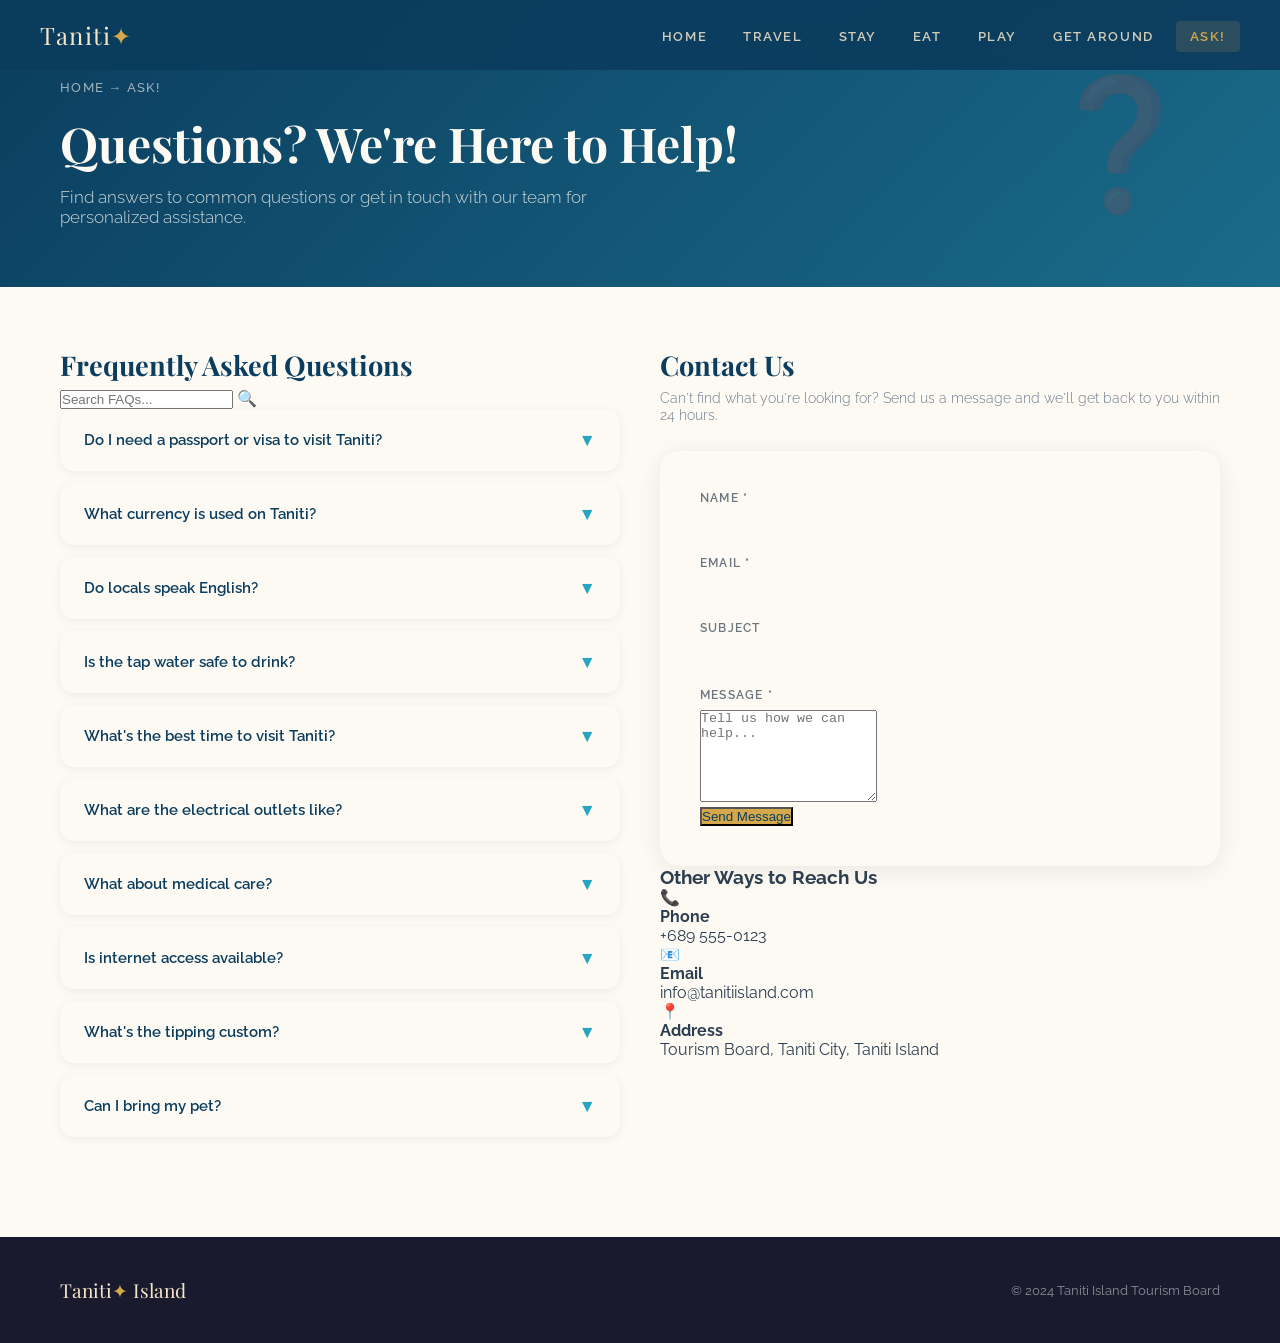
==== ask.html @ 94f14f09 "separated pages into individual files. created js and css files." ====
<!DOCTYPE html>
<html lang="en">
<head>
<meta charset="UTF-8">
<meta name="viewport" content="width=device-width, initial-scale=1.0">
<title>Taniti Island — Ask!</title>
<link rel="preconnect" href="https://fonts.googleapis.com">
<link href="https://fonts.googleapis.com/css2?family=Playfair+Display:ital,wght@0,400;0,700;1,400&family=Raleway:wght@300;400;500;600&display=swap" rel="stylesheet">
<link rel="stylesheet" href="styles.css">
<script src="script.js"></script>
</head>
<body>

<!-- NAVIGATION -->
<nav id="mainNav">
  <a class="nav-logo" href="index.html">Taniti<span>✦</span></a>
  <ul class="nav-links" id="navLinks">
    <li><a href="index.html" id="nav-home">Home</a></li>
    <li><a href="travel.html" id="nav-travel">Travel</a></li>
    <li><a href="stay.html" id="nav-stay">Stay</a></li>
    <li><a href="eat.html" id="nav-eat">Eat</a></li>
    <li><a href="play.html" id="nav-play">Play</a></li>
    <li><a href="getaround.html" id="nav-getaround">Get Around</a></li>
    <li><a href="ask.html" class="active" id="nav-ask">Ask!</a></li>
  </ul>
  <button class="hamburger" id="hamburger" onclick="toggleMenu()">
    <span></span><span></span><span></span>
  </button>
</nav>

<!-- PAGE CONTENT -->
<div class="section-hero" data-emoji="❓">
  <div class="breadcrumb">Home → Ask!</div>
  <h1>Questions? We're Here to Help!</h1>
  <p>Find answers to common questions or get in touch with our team for personalized assistance.</p>
</div>

<div class="content-area">
  <div style="display: grid; grid-template-columns: 1fr 1fr; gap: 40px; margin-bottom: 40px;" id="page-ask">
    <div>
      <h2 class="sub-heading">Frequently Asked Questions</h2>
      <div class="search-box">
        <input type="text" placeholder="Search FAQs..." onkeyup="filterFAQs(this.value)" id="faqSearch">
        <span>🔍</span>
      </div>

      <div class="faq-list">
        <div class="faq-item" data-q="travel visa passport">
          <button class="faq-question" onclick="toggleFAQ(this)">Do I need a passport or visa to visit Taniti?<span class="faq-arrow">▼</span></button>
          <div class="faq-answer">
            <p>A valid passport is required for all visitors to Taniti. Citizens of most countries can stay for up to 90 days without a visa. Check with your local embassy for specific requirements.</p>
          </div>
        </div>

        <div class="faq-item" data-q="currency money exchange">
          <button class="faq-question" onclick="toggleFAQ(this)">What currency is used on Taniti?<span class="faq-arrow">▼</span></button>
          <div class="faq-answer">
            <p>The official currency is the Taniti Dollar (T$). US Dollars are widely accepted, and ATMs are available throughout the island. Credit cards are accepted at most hotels and restaurants.</p>
          </div>
        </div>

        <div class="faq-item" data-q="language english speak">
          <button class="faq-question" onclick="toggleFAQ(this)">Do locals speak English?<span class="faq-arrow">▼</span></button>
          <div class="faq-answer">
            <p>English is widely spoken in tourist areas, hotels, and restaurants. Many locals speak English fluently, especially in Taniti City and Merriton Landing.</p>
          </div>
        </div>

        <div class="faq-item" data-q="water drink safe">
          <button class="faq-question" onclick="toggleFAQ(this)">Is the tap water safe to drink?<span class="faq-arrow">▼</span></button>
          <div class="faq-answer">
            <p>Tap water is generally safe to drink in most areas, but bottled water is recommended for visitors. All hotels provide filtered or bottled water.</p>
          </div>
        </div>

        <div class="faq-item" data-q="weather climate best time">
          <button class="faq-question" onclick="toggleFAQ(this)">What's the best time to visit Taniti?<span class="faq-arrow">▼</span></button>
          <div class="faq-answer">
            <p>The dry season (June-October) offers the best weather for outdoor activities. The island is beautiful year-round, but expect more rain during the wet season (November-May).</p>
          </div>
        </div>

        <div class="faq-item" data-q="electricity power outlet">
          <button class="faq-question" onclick="toggleFAQ(this)">What are the electrical outlets like?<span class="faq-arrow">▼</span></button>
          <div class="faq-answer">
            <p>Taniti uses standard 120V outlets compatible with US plugs. Most hotels provide both US and European style adapters.</p>
          </div>
        </div>

        <div class="faq-item" data-q="medical hospital doctor">
          <button class="faq-question" onclick="toggleFAQ(this)">What about medical care?<span class="faq-arrow">▼</span></button>
          <div class="faq-answer">
            <p>Taniti has a modern hospital in Taniti City and several clinics. Travel insurance is recommended. Pharmacies are well-stocked with both local and imported medications.</p>
          </div>
        </div>

        <div class="faq-item" data-q="internet wifi connection">
          <button class="faq-question" onclick="toggleFAQ(this)">Is internet access available?<span class="faq-arrow">▼</span></button>
          <div class="faq-answer">
            <p>WiFi is available at all hotels and many restaurants. Cellular data works well throughout the island. Internet speeds are good in populated areas.</p>
          </div>
        </div>

        <div class="faq-item" data-q="tipping gratuity custom">
          <button class="faq-question" onclick="toggleFAQ(this)">What's the tipping custom?<span class="faq-arrow">▼</span></button>
          <div class="faq-answer">
            <p>Tipping is appreciated but not mandatory. 10-15% is customary at restaurants. Taxi drivers and hotel staff appreciate small tips for good service.</p>
          </div>
        </div>

        <div class="faq-item" data-q="pets animals bring">
          <button class="faq-question" onclick="toggleFAQ(this)">Can I bring my pet?<span class="faq-arrow">▼</span></button>
          <div class="faq-answer">
            <p>Pets are allowed but require special permits and quarantine procedures. Contact the Taniti Agriculture Department for requirements. Most hotels have pet-friendly options.</p>
          </div>
        </div>
      </div>
    </div>

    <div>
      <h2 class="sub-heading">Contact Us</h2>
      <p class="sub-desc">Can't find what you're looking for? Send us a message and we'll get back to you within 24 hours.</p>

      <form id="contactForm" class="contact-form">
        <div class="form-group">
          <label for="name">Name *</label>
          <input type="text" id="name" name="name" required>
        </div>

        <div class="form-group">
          <label for="email">Email *</label>
          <input type="email" id="email" name="email" required>
        </div>

        <div class="form-group">
          <label for="subject">Subject</label>
          <select id="subject" name="subject">
            <option value="">Select a topic...</option>
            <option value="travel">Travel Information</option>
            <option value="accommodation">Hotels & Accommodation</option>
            <option value="activities">Activities & Tours</option>
            <option value="transportation">Transportation</option>
            <option value="dining">Dining & Restaurants</option>
            <option value="other">Other</option>
          </select>
        </div>

        <div class="form-group">
          <label for="message">Message *</label>
          <textarea id="message" name="message" rows="6" required placeholder="Tell us how we can help..."></textarea>
        </div>

        <button type="button" class="btn-primary" onclick="submitContact()">Send Message</button>
      </form>

      <div id="confirmationAsk" class="confirmation-box">
        <div class="confirmation-icon">✅</div>
        <h3>Message Sent!</h3>
        <p>Thank you for contacting us. We'll respond to your message within 24 hours.</p>
        <button class="btn-secondary" onclick="resetContact()">Send Another Message</button>
      </div>

      <div class="contact-info">
        <h3>Other Ways to Reach Us</h3>
        <div class="contact-methods">
          <div class="contact-method">
            <span class="contact-icon">📞</span>
            <div>
              <strong>Phone</strong><br>
              +689 555-0123
            </div>
          </div>
          <div class="contact-method">
            <span class="contact-icon">📧</span>
            <div>
              <strong>Email</strong><br>
              info@tanitiisland.com
            </div>
          </div>
          <div class="contact-method">
            <span class="contact-icon">📍</span>
            <div>
              <strong>Address</strong><br>
              Tourism Board, Taniti City, Taniti Island
            </div>
          </div>
        </div>
      </div>
    </div>
  </div>
</div>

<footer>
  <div class="logo">Taniti<span>✦</span> Island</div>
  <p>© 2024 Taniti Island Tourism Board</p>
</footer>

</body>
</html>
---- styles.css ----
/* ===== CSS VARIABLES ===== */
  :root {
    --sand: #F5E6C8;
    --deep-ocean: #0B3D5E;
    --ocean: #1A6B8A;
    --lagoon: #2AA5C0;
    --seafoam: #7ECECA;
    --palm: #2D7D3A;
    --leaf: #4CA85A;
    --volcano: #C0432B;
    --gold: #D4A84B;
    --white: #FDFAF4;
    --dark: #1A1A2E;
    --text: #2C3E50;
    --light-text: #6B7C8D;
    --nav-h: 70px;
  }

  * { margin: 0; padding: 0; box-sizing: border-box; }

  html { scroll-behavior: smooth; }

  body {
    font-family: 'Raleway', sans-serif;
    background: var(--white);
    color: var(--text);
    overflow-x: hidden;
  }

  /* ===== NAVIGATION ===== */
  nav {
    position: fixed;
    top: 0; left: 0; right: 0;
    z-index: 1000;
    height: var(--nav-h);
    background: rgba(11, 61, 94, 0.95);
    backdrop-filter: blur(10px);
    display: flex;
    align-items: center;
    justify-content: space-between;
    padding: 0 40px;
    transition: background 0.3s;
  }

  nav.scrolled { background: rgba(11, 61, 94, 1); }

  .nav-logo {
    font-family: 'Playfair Display', serif;
    font-size: 1.5rem;
    color: var(--sand);
    text-decoration: none;
    letter-spacing: 0.05em;
  }

  .nav-logo span { color: var(--gold); }

  .nav-links {
    display: flex;
    gap: 8px;
    list-style: none;
  }

  .nav-links a {
    color: rgba(245, 230, 200, 0.85);
    text-decoration: none;
    font-size: 0.82rem;
    font-weight: 600;
    letter-spacing: 0.12em;
    text-transform: uppercase;
    padding: 8px 14px;
    border-radius: 4px;
    transition: all 0.2s;
  }

  .nav-links a:hover {
    color: var(--sand);
    background: rgba(255,255,255,0.1);
  }

  .nav-links a.active {
    color: var(--gold);
    background: rgba(212, 168, 75, 0.15);
  }

  .hamburger {
    display: none;
    flex-direction: column;
    gap: 5px;
    background: none;
    border: none;
    cursor: pointer;
    padding: 8px;
  }

  .hamburger span {
    display: block;
    width: 24px;
    height: 2px;
    background: var(--sand);
    transition: all 0.3s;
  }

  /* ===== PAGES / SECTIONS ===== */
  .page {
    display: none;
    min-height: 100vh;
    padding-top: var(--nav-h);
    animation: fadeIn 0.4s ease;
  }

  .page.active { display: block; }

  @keyframes fadeIn {
    from { opacity: 0; transform: translateY(10px); }
    to { opacity: 1; transform: translateY(0); }
  }

  /* ===== HERO ===== */
  .hero {
    min-height: calc(100vh - var(--nav-h));
    background: linear-gradient(160deg, var(--deep-ocean) 0%, var(--ocean) 40%, var(--lagoon) 70%, var(--seafoam) 100%);
    position: relative;
    display: flex;
    align-items: center;
    overflow: hidden;
  }

  .hero::before {
    content: '';
    position: absolute;
    inset: 0;
    background: url("data:image/svg+xml,%3Csvg xmlns='http://www.w3.org/2000/svg' width='100%25' height='100%25'%3E%3Cdefs%3E%3CradialGradient id='a' cx='50%25' cy='50%25'%3E%3Cstop offset='0' stop-color='%23ffffff' stop-opacity='.03'/%3E%3Cstop offset='1' stop-color='%23000000' stop-opacity='.15'/%3E%3C/radialGradient%3E%3C/defs%3E%3Crect width='100%25' height='100%25' fill='url(%23a)'/%3E%3C/svg%3E");
  }

  /* Wave decoration */
  .waves {
    position: absolute;
    bottom: 0; left: 0; right: 0;
    height: 100px;
    overflow: hidden;
  }

  .waves svg { display: block; width: 200%; animation: wave 8s linear infinite; }

  @keyframes wave {
    from { transform: translateX(0); }
    to { transform: translateX(-50%); }
  }

  .hero-content {
    position: relative;
    z-index: 2;
    max-width: 750px;
    padding: 60px 60px 120px;
  }

  .hero-eyebrow {
    display: inline-block;
    color: var(--gold);
    font-size: 0.78rem;
    font-weight: 600;
    letter-spacing: 0.3em;
    text-transform: uppercase;
    margin-bottom: 20px;
    border: 1px solid rgba(212,168,75,0.4);
    padding: 6px 16px;
    border-radius: 20px;
  }

  .hero h1 {
    font-family: 'Playfair Display', serif;
    font-size: clamp(2.8rem, 6vw, 5.5rem);
    color: var(--white);
    line-height: 1.1;
    margin-bottom: 24px;
  }

  .hero h1 em {
    font-style: italic;
    color: var(--seafoam);
  }

  .hero p {
    font-size: 1.1rem;
    color: rgba(253, 250, 244, 0.85);
    line-height: 1.7;
    max-width: 520px;
    margin-bottom: 40px;
    font-weight: 300;
  }

  .hero-btns { display: flex; gap: 16px; flex-wrap: wrap; }

  .btn {
    display: inline-block;
    padding: 14px 32px;
    border-radius: 50px;
    font-family: 'Raleway', sans-serif;
    font-size: 0.85rem;
    font-weight: 700;
    letter-spacing: 0.1em;
    text-transform: uppercase;
    cursor: pointer;
    border: none;
    transition: all 0.3s;
    text-decoration: none;
  }

  .btn-primary {
    background: var(--gold);
    color: var(--deep-ocean);
  }

  .btn-primary:hover {
    background: #e8bb55;
    transform: translateY(-2px);
    box-shadow: 0 8px 24px rgba(212,168,75,0.4);
  }

  .btn-outline {
    background: transparent;
    color: var(--white);
    border: 2px solid rgba(255,255,255,0.5);
  }

  .btn-outline:hover {
    border-color: var(--white);
    background: rgba(255,255,255,0.1);
    transform: translateY(-2px);
  }

  /* Quick nav cards on hero */
  .quick-nav {
    position: absolute;
    bottom: 110px;
    right: 60px;
    display: flex;
    flex-direction: column;
    gap: 10px;
  }

  .quick-card {
    background: rgba(255,255,255,0.12);
    backdrop-filter: blur(8px);
    border: 1px solid rgba(255,255,255,0.2);
    border-radius: 12px;
    padding: 12px 20px;
    color: var(--white);
    cursor: pointer;
    transition: all 0.2s;
    text-align: right;
    font-size: 0.85rem;
    font-weight: 600;
    letter-spacing: 0.05em;
  }

  .quick-card:hover {
    background: rgba(255,255,255,0.2);
    transform: translateX(-4px);
  }

  .quick-card .icon { font-size: 1.2rem; margin-left: 8px; }

  /* ===== ABOUT STRIP ===== */
  .about-strip {
    background: var(--sand);
    padding: 60px;
    display: flex;
    gap: 50px;
    align-items: flex-start;
  }

  .about-text { flex: 1; }

  .about-text h2 {
    font-family: 'Playfair Display', serif;
    font-size: 2rem;
    color: var(--deep-ocean);
    margin-bottom: 16px;
  }

  .about-text p {
    color: var(--text);
    line-height: 1.8;
    font-weight: 300;
    font-size: 1rem;
  }

  .island-stats {
    display: grid;
    grid-template-columns: 1fr 1fr;
    gap: 20px;
    min-width: 280px;
  }

  .stat-box {
    background: var(--white);
    border-radius: 12px;
    padding: 20px;
    text-align: center;
    box-shadow: 0 2px 12px rgba(0,0,0,0.06);
  }

  .stat-box .num {
    font-family: 'Playfair Display', serif;
    font-size: 1.8rem;
    color: var(--ocean);
    font-weight: 700;
  }

  .stat-box .label {
    font-size: 0.75rem;
    color: var(--light-text);
    font-weight: 600;
    letter-spacing: 0.08em;
    text-transform: uppercase;
    margin-top: 4px;
  }

  /* ===== SECTION STYLES ===== */
  .section-hero {
    background: linear-gradient(135deg, var(--deep-ocean) 0%, var(--ocean) 100%);
    padding: 80px 60px 60px;
    color: var(--white);
    position: relative;
    overflow: hidden;
  }

  .section-hero::after {
    content: attr(data-emoji);
    position: absolute;
    right: 80px;
    top: 50%;
    transform: translateY(-50%);
    font-size: 8rem;
    opacity: 0.15;
  }

  .section-hero h1 {
    font-family: 'Playfair Display', serif;
    font-size: 3rem;
    margin-bottom: 12px;
  }

  .section-hero p {
    font-size: 1.05rem;
    opacity: 0.8;
    font-weight: 300;
    max-width: 600px;
  }

  .breadcrumb {
    font-size: 0.8rem;
    opacity: 0.6;
    margin-bottom: 16px;
    font-weight: 500;
    letter-spacing: 0.1em;
    text-transform: uppercase;
  }

  .content-area { padding: 60px; }

  /* ===== TABS ===== */
  .tabs {
    display: flex;
    gap: 4px;
    background: var(--sand);
    border-radius: 12px;
    padding: 6px;
    margin-bottom: 40px;
    flex-wrap: wrap;
  }

  .tab-btn {
    padding: 10px 22px;
    border-radius: 8px;
    border: none;
    background: transparent;
    color: var(--light-text);
    font-family: 'Raleway', sans-serif;
    font-size: 0.85rem;
    font-weight: 600;
    cursor: pointer;
    transition: all 0.2s;
    letter-spacing: 0.05em;
  }

  .tab-btn.active {
    background: var(--white);
    color: var(--ocean);
    box-shadow: 0 2px 8px rgba(0,0,0,0.1);
  }

  .tab-content { display: none; }
  .tab-content.active { display: block; animation: fadeIn 0.3s ease; }

  /* ===== CARDS ===== */
  .card-grid {
    display: grid;
    grid-template-columns: repeat(auto-fill, minmax(280px, 1fr));
    gap: 24px;
    margin-bottom: 40px;
  }

  .card {
    background: var(--white);
    border-radius: 16px;
    overflow: hidden;
    box-shadow: 0 4px 20px rgba(0,0,0,0.08);
    transition: all 0.3s;
    border: 1px solid rgba(0,0,0,0.05);
  }

  .card:hover {
    transform: translateY(-4px);
    box-shadow: 0 12px 40px rgba(0,0,0,0.12);
  }

  .card-img {
    height: 180px;
    display: flex;
    align-items: center;
    justify-content: center;
    font-size: 4rem;
  }

  .card-body { padding: 24px; }

  .card-body h3 {
    font-family: 'Playfair Display', serif;
    font-size: 1.25rem;
    color: var(--deep-ocean);
    margin-bottom: 8px;
  }

  .card-body p {
    color: var(--light-text);
    font-size: 0.9rem;
    line-height: 1.6;
    font-weight: 300;
  }

  .card-tag {
    display: inline-block;
    font-size: 0.72rem;
    font-weight: 700;
    letter-spacing: 0.1em;
    text-transform: uppercase;
    padding: 4px 10px;
    border-radius: 20px;
    margin-bottom: 12px;
  }

  .tag-local { background: rgba(76,168,90,0.15); color: var(--palm); }
  .tag-resort { background: rgba(212,168,75,0.2); color: #9a7410; }
  .tag-budget { background: rgba(26,107,138,0.15); color: var(--ocean); }
  .tag-family { background: rgba(192,67,43,0.12); color: var(--volcano); }
  .tag-outdoor { background: rgba(45,125,58,0.15); color: var(--palm); }
  .tag-culture { background: rgba(212,168,75,0.2); color: #9a7410; }
  .tag-water { background: rgba(42,165,192,0.15); color: var(--ocean); }
  .tag-rainy { background: rgba(107,124,141,0.15); color: var(--light-text); }

  /* ===== BOOKING WIDGET ===== */
  .booking-widget {
    background: linear-gradient(135deg, var(--deep-ocean), var(--ocean));
    border-radius: 20px;
    padding: 36px;
    margin-bottom: 40px;
    color: var(--white);
  }

  .booking-widget h3 {
    font-family: 'Playfair Display', serif;
    font-size: 1.5rem;
    margin-bottom: 6px;
  }

  .booking-widget p { opacity: 0.7; font-size: 0.9rem; margin-bottom: 24px; font-weight: 300; }

  .booking-form {
    display: grid;
    grid-template-columns: repeat(auto-fit, minmax(160px, 1fr));
    gap: 14px;
    align-items: end;
  }

  .form-group label {
    display: block;
    font-size: 0.75rem;
    font-weight: 600;
    letter-spacing: 0.1em;
    text-transform: uppercase;
    opacity: 0.7;
    margin-bottom: 8px;
  }

  .form-group input,
  .form-group select {
    width: 100%;
    padding: 12px 16px;
    border-radius: 10px;
    border: 1px solid rgba(255,255,255,0.2);
    background: rgba(255,255,255,0.1);
    color: var(--white);
    font-family: 'Raleway', sans-serif;
    font-size: 0.9rem;
    outline: none;
    transition: border 0.2s;
  }

  .form-group input::placeholder { opacity: 0.5; }

  .form-group input:focus,
  .form-group select:focus {
    border-color: rgba(255,255,255,0.5);
    background: rgba(255,255,255,0.15);
  }

  .form-group select option { background: var(--deep-ocean); }

  .btn-book {
    padding: 14px 28px;
    border-radius: 10px;
    background: var(--gold);
    color: var(--deep-ocean);
    font-family: 'Raleway', sans-serif;
    font-weight: 700;
    font-size: 0.9rem;
    border: none;
    cursor: pointer;
    transition: all 0.2s;
    white-space: nowrap;
  }

  .btn-book:hover { background: #e8bb55; transform: translateY(-1px); }

  /* ===== TRANSPORT CARDS ===== */
  .transport-grid {
    display: grid;
    grid-template-columns: repeat(auto-fill, minmax(240px, 1fr));
    gap: 20px;
  }

  .transport-card {
    background: var(--white);
    border-radius: 16px;
    padding: 28px;
    box-shadow: 0 4px 20px rgba(0,0,0,0.06);
    border-left: 4px solid var(--lagoon);
    transition: transform 0.2s;
  }

  .transport-card:hover { transform: translateY(-3px); }

  .transport-card .t-icon { font-size: 2.5rem; margin-bottom: 14px; }

  .transport-card h3 {
    font-family: 'Playfair Display', serif;
    font-size: 1.15rem;
    color: var(--deep-ocean);
    margin-bottom: 8px;
  }

  .transport-card p {
    color: var(--light-text);
    font-size: 0.88rem;
    line-height: 1.6;
    font-weight: 300;
  }

  /* ===== MAP PLACEHOLDER ===== */
  .map-container {
    background: linear-gradient(135deg, #d4e8f0 0%, #a8d4e0 50%, #7ec8d8 100%);
    border-radius: 20px;
    height: 380px;
    display: flex;
    align-items: center;
    justify-content: center;
    flex-direction: column;
    gap: 12px;
    margin-top: 40px;
    position: relative;
    overflow: hidden;
    border: 2px solid rgba(26,107,138,0.2);
  }

  .map-container::before {
    content: '';
    position: absolute;
    inset: 0;
    background: url("data:image/svg+xml,%3Csvg xmlns='http://www.w3.org/2000/svg' width='60' height='60'%3E%3Ccircle cx='30' cy='30' r='1' fill='rgba(11,61,94,0.1)'/%3E%3C/svg%3E") repeat;
  }

  .map-pin {
    font-size: 3rem;
    filter: drop-shadow(0 4px 8px rgba(0,0,0,0.2));
    animation: bounce 2s ease-in-out infinite;
  }

  @keyframes bounce {
    0%, 100% { transform: translateY(0); }
    50% { transform: translateY(-10px); }
  }

  .map-container p {
    color: var(--deep-ocean);
    font-weight: 600;
    font-size: 0.95rem;
    opacity: 0.8;
    position: relative;
  }

  .map-container span {
    font-size: 0.8rem;
    opacity: 0.6;
    position: relative;
  }

  /* ===== RESTAURANT ITEMS ===== */
  .restaurant-list { display: flex; flex-direction: column; gap: 16px; }

  .restaurant-item {
    background: var(--white);
    border-radius: 14px;
    padding: 20px 24px;
    display: flex;
    align-items: center;
    gap: 20px;
    box-shadow: 0 2px 12px rgba(0,0,0,0.06);
    transition: transform 0.2s;
  }

  .restaurant-item:hover { transform: translateX(4px); }

  .r-icon {
    width: 56px;
    height: 56px;
    border-radius: 14px;
    display: flex;
    align-items: center;
    justify-content: center;
    font-size: 1.6rem;
    flex-shrink: 0;
  }

  .restaurant-item h4 {
    font-family: 'Playfair Display', serif;
    font-size: 1.05rem;
    color: var(--deep-ocean);
    margin-bottom: 4px;
  }

  .restaurant-item p {
    font-size: 0.85rem;
    color: var(--light-text);
    font-weight: 300;
  }

  .r-location {
    margin-left: auto;
    font-size: 0.78rem;
    font-weight: 600;
    color: var(--light-text);
    letter-spacing: 0.08em;
    text-transform: uppercase;
    text-align: right;
    flex-shrink: 0;
  }

  /* ===== FAQ ===== */
  .faq-list { display: flex; flex-direction: column; gap: 12px; }

  .faq-item {
    background: var(--white);
    border-radius: 14px;
    overflow: hidden;
    box-shadow: 0 2px 10px rgba(0,0,0,0.06);
  }

  .faq-question {
    width: 100%;
    padding: 20px 24px;
    background: none;
    border: none;
    text-align: left;
    font-family: 'Raleway', sans-serif;
    font-size: 0.95rem;
    font-weight: 600;
    color: var(--deep-ocean);
    cursor: pointer;
    display: flex;
    justify-content: space-between;
    align-items: center;
    transition: background 0.2s;
  }

  .faq-question:hover { background: rgba(26,107,138,0.05); }

  .faq-question.open { color: var(--ocean); }

  .faq-arrow {
    transition: transform 0.3s;
    color: var(--lagoon);
    font-size: 1.1rem;
  }

  .faq-question.open .faq-arrow { transform: rotate(180deg); }

  .faq-answer {
    max-height: 0;
    overflow: hidden;
    transition: max-height 0.35s ease;
  }

  .faq-answer-inner {
    padding: 0 24px 20px;
    color: var(--light-text);
    font-size: 0.9rem;
    line-height: 1.7;
    font-weight: 300;
    border-top: 1px solid rgba(0,0,0,0.05);
    padding-top: 16px;
  }

  /* ===== CONTACT FORM ===== */
  .contact-form {
    background: var(--white);
    border-radius: 20px;
    padding: 40px;
    box-shadow: 0 4px 24px rgba(0,0,0,0.08);
    max-width: 640px;
  }

  .contact-form h3 {
    font-family: 'Playfair Display', serif;
    font-size: 1.6rem;
    color: var(--deep-ocean);
    margin-bottom: 8px;
  }

  .contact-form > p {
    color: var(--light-text);
    font-size: 0.9rem;
    margin-bottom: 28px;
    font-weight: 300;
  }

  .cf-group { margin-bottom: 20px; }

  .cf-group label {
    display: block;
    font-size: 0.8rem;
    font-weight: 700;
    letter-spacing: 0.08em;
    text-transform: uppercase;
    color: var(--deep-ocean);
    margin-bottom: 8px;
  }

  .cf-group input,
  .cf-group textarea,
  .cf-group select {
    width: 100%;
    padding: 13px 16px;
    border: 1.5px solid #e0e7ed;
    border-radius: 10px;
    font-family: 'Raleway', sans-serif;
    font-size: 0.9rem;
    color: var(--text);
    outline: none;
    transition: border 0.2s;
    background: var(--white);
  }

  .cf-group input:focus,
  .cf-group textarea:focus,
  .cf-group select:focus {
    border-color: var(--lagoon);
    box-shadow: 0 0 0 3px rgba(42,165,192,0.15);
  }

  .cf-group textarea { height: 120px; resize: vertical; }

  /* ===== FAQ SEARCH ===== */
  .faq-search-wrap {
    position: relative;
    margin-bottom: 28px;
  }

  .faq-search {
    width: 100%;
    padding: 14px 20px 14px 48px;
    border: 1.5px solid #e0e7ed;
    border-radius: 50px;
    font-family: 'Raleway', sans-serif;
    font-size: 0.95rem;
    outline: none;
    transition: border 0.2s;
    background: var(--white);
  }

  .faq-search:focus { border-color: var(--lagoon); }

  .faq-search-icon {
    position: absolute;
    left: 18px;
    top: 50%;
    transform: translateY(-50%);
    color: var(--light-text);
    font-size: 1rem;
  }

  /* ===== CONFIRMATION ===== */
  .confirmation-box {
    background: linear-gradient(135deg, var(--palm), var(--leaf));
    color: var(--white);
    border-radius: 20px;
    padding: 50px;
    text-align: center;
    display: none;
  }

  .confirmation-box.show { display: block; animation: fadeIn 0.4s ease; }

  .confirmation-box .check { font-size: 4rem; margin-bottom: 16px; }

  .confirmation-box h3 {
    font-family: 'Playfair Display', serif;
    font-size: 2rem;
    margin-bottom: 12px;
  }

  .confirmation-box p { opacity: 0.85; font-weight: 300; font-size: 1rem; }

  /* ===== FOOTER ===== */
  footer {
    background: var(--dark);
    color: rgba(255,255,255,0.5);
    padding: 40px 60px;
    display: flex;
    justify-content: space-between;
    align-items: center;
    flex-wrap: wrap;
    gap: 20px;
  }

  footer .logo {
    font-family: 'Playfair Display', serif;
    font-size: 1.2rem;
    color: var(--sand);
  }

  footer .logo span { color: var(--gold); }

  footer p { font-size: 0.8rem; }

  footer nav-links { display: flex; gap: 20px; }

  .info-badge {
    display: inline-flex;
    align-items: center;
    gap: 6px;
    background: rgba(192,67,43,0.1);
    color: var(--volcano);
    border: 1px solid rgba(192,67,43,0.2);
    border-radius: 20px;
    padding: 5px 14px;
    font-size: 0.78rem;
    font-weight: 600;
    margin-bottom: 20px;
  }

  .section-divider {
    height: 3px;
    background: linear-gradient(90deg, var(--lagoon), var(--seafoam), transparent);
    border: none;
    margin: 40px 0;
  }

  h2.sub-heading {
    font-family: 'Playfair Display', serif;
    font-size: 1.7rem;
    color: var(--deep-ocean);
    margin-bottom: 6px;
  }

  p.sub-desc {
    color: var(--light-text);
    font-size: 0.9rem;
    margin-bottom: 28px;
    font-weight: 300;
  }

  /* ===== RESPONSIVE ===== */
  @media (max-width: 768px) {
    nav { padding: 0 20px; }

    .nav-links {
      display: none;
      position: absolute;
      top: var(--nav-h);
      left: 0; right: 0;
      background: var(--deep-ocean);
      flex-direction: column;
      padding: 20px;
      gap: 4px;
    }

    .nav-links.open { display: flex; }
    .hamburger { display: flex; }

    .hero-content { padding: 40px 24px 120px; }
    .quick-nav { display: none; }
    .about-strip { flex-direction: column; padding: 40px 24px; }
    .content-area { padding: 40px 24px; }
    .section-hero { padding: 60px 24px 40px; }
    footer { padding: 30px 24px; flex-direction: column; align-items: flex-start; }
    .booking-form { grid-template-columns: 1fr; }
    .tabs { flex-direction: column; }
  }
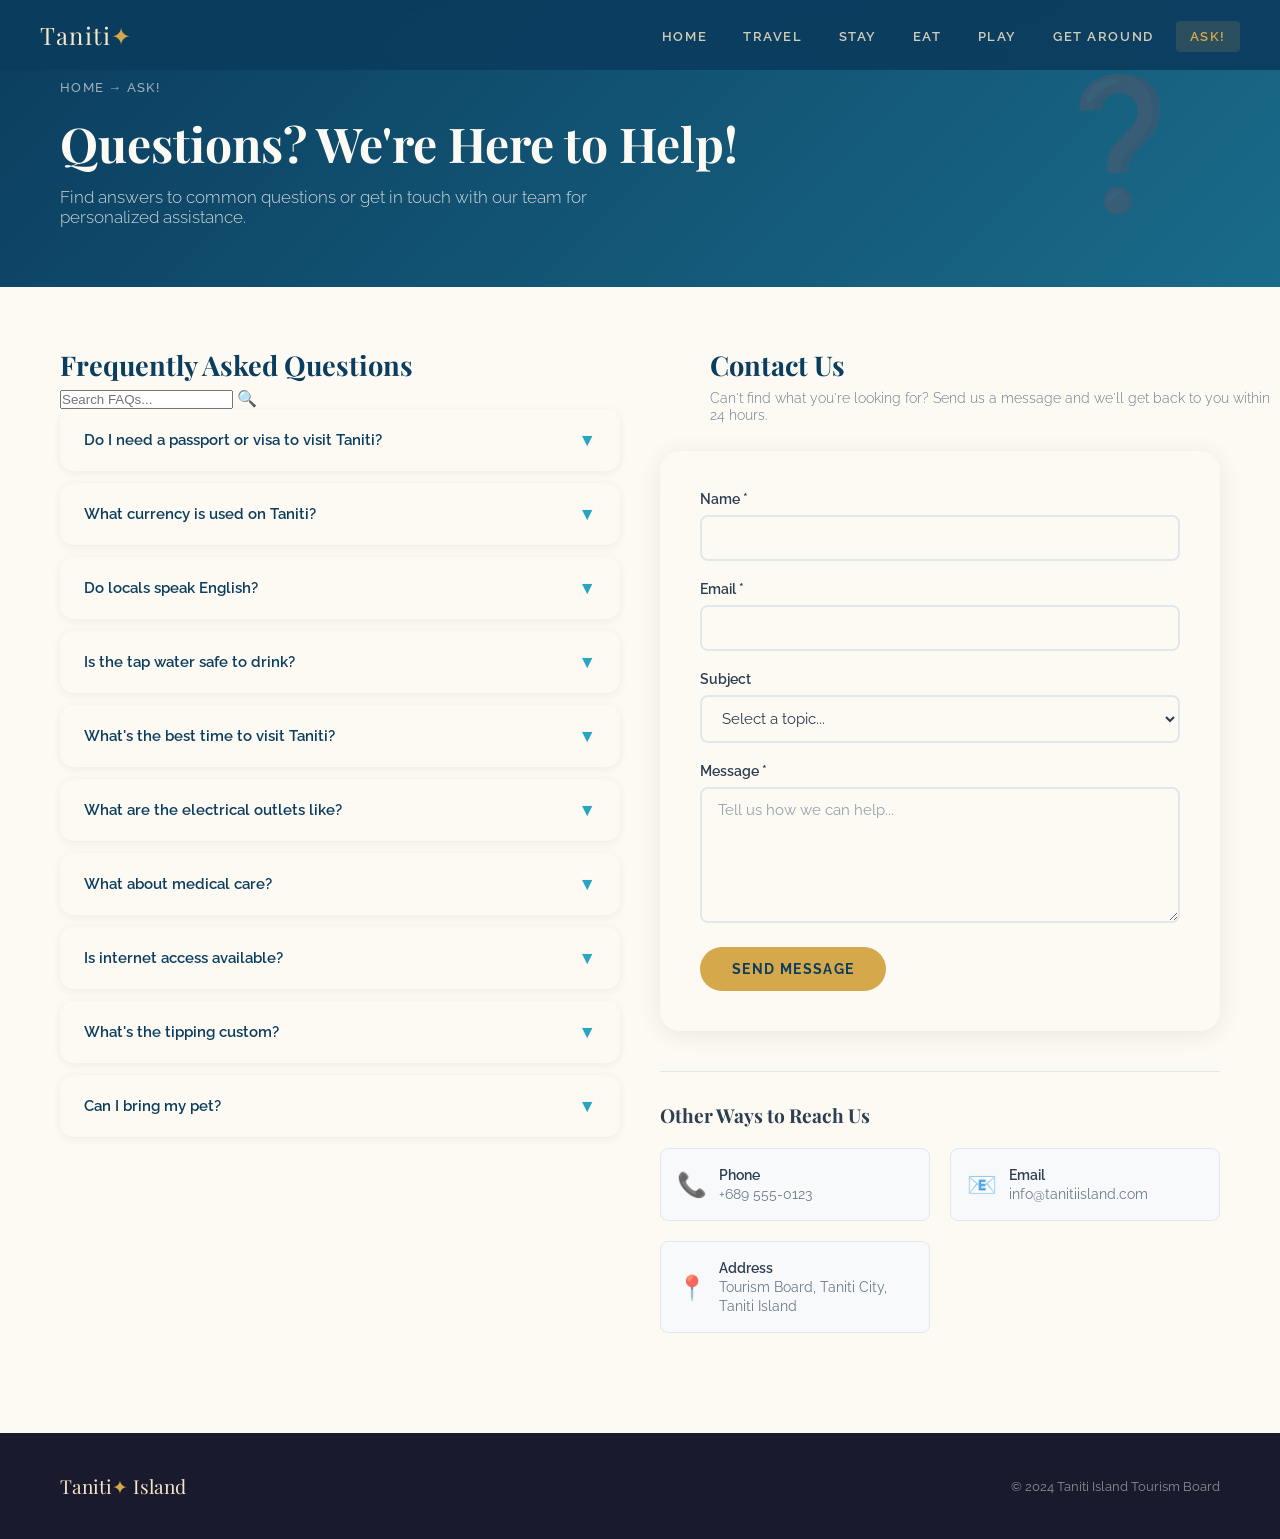
==== commit 00ee0d28: "fixed alignment of header on contact form" ====
--- a/ask.html
+++ b/ask.html
@@ -118,8 +118,8 @@
     </div>
 
     <div>
-      <h2 class="sub-heading">Contact Us</h2>
-      <p class="sub-desc">Can't find what you're looking for? Send us a message and we'll get back to you within 24 hours.</p>
+      <h2 class="sub-heading" style="position: relative; left: 50px;">Contact Us</h2>
+      <p class="sub-desc" style="position: relative; left: 50px;" >Can't find what you're looking for? Send us a message and we'll get back to you within 24 hours.</p>
 
       <form id="contactForm" class="contact-form">
         <div class="form-group">
--- a/styles.css
+++ b/styles.css
@@ -117,7 +117,7 @@
 
   /* ===== HERO ===== */
   .hero {
-    min-height: calc(100vh - var(--nav-h));
+    min-height: calc(80vh - var(--nav-h));
     background: linear-gradient(160deg, var(--deep-ocean) 0%, var(--ocean) 40%, var(--lagoon) 70%, var(--seafoam) 100%);
     position: relative;
     display: flex;
@@ -207,6 +207,18 @@
   }
 
   .btn-primary {
+    display: inline-block;
+    padding: 14px 32px;
+    border-radius: 50px;
+    font-family: 'Raleway', sans-serif;
+    font-size: 0.85rem;
+    font-weight: 700;
+    letter-spacing: 0.1em;
+    text-transform: uppercase;
+    cursor: pointer;
+    border: none;
+    transition: all 0.3s;
+    text-decoration: none;
     background: var(--gold);
     color: var(--deep-ocean);
   }
@@ -227,6 +239,24 @@
     border-color: var(--white);
     background: rgba(255,255,255,0.1);
     transform: translateY(-2px);
+  }
+
+  .btn-secondary {
+    background: var(--light-text);
+    color: var(--white);
+    border: none;
+    padding: 10px 20px;
+    border-radius: 6px;
+    font-family: 'Raleway', sans-serif;
+    font-weight: 600;
+    font-size: 0.85rem;
+    cursor: pointer;
+    transition: all 0.2s;
+  }
+
+  .btn-secondary:hover {
+    background: #5a6c7d;
+    transform: translateY(-1px);
   }
 
   /* Quick nav cards on hero */
@@ -534,6 +564,119 @@
 
   .btn-book:hover { background: #e8bb55; transform: translateY(-1px); }
 
+  /* ===== CONTACT FORM ===== */
+  .contact-form {
+    max-width: 500px;
+    margin: 0 auto;
+  }
+
+  .contact-form .form-group {
+    margin-bottom: 20px;
+  }
+
+  .contact-form .form-group label {
+    display: block;
+    font-size: 0.85rem;
+    font-weight: 600;
+    color: var(--text);
+    margin-bottom: 8px;
+    text-transform: none;
+    letter-spacing: normal;
+    opacity: 1;
+  }
+
+  .contact-form .form-group input,
+  .contact-form .form-group select,
+  .contact-form .form-group textarea {
+    width: 100%;
+    padding: 12px 16px;
+    border: 2px solid #e1e8ed;
+    border-radius: 8px;
+    background: var(--white);
+    color: var(--text);
+    font-family: 'Raleway', sans-serif;
+    font-size: 0.95rem;
+    outline: none;
+    transition: all 0.2s;
+    box-sizing: border-box;
+  }
+
+  .contact-form .form-group textarea {
+    resize: vertical;
+    min-height: 120px;
+    font-family: 'Raleway', sans-serif;
+  }
+
+  .contact-form .form-group input::placeholder,
+  .contact-form .form-group textarea::placeholder {
+    color: var(--light-text);
+    opacity: 0.7;
+  }
+
+  .contact-form .form-group input:focus,
+  .contact-form .form-group select:focus,
+  .contact-form .form-group textarea:focus {
+    border-color: var(--lagoon);
+    background: var(--white);
+    box-shadow: 0 0 0 3px rgba(42, 165, 192, 0.1);
+  }
+
+  .contact-form .form-group select {
+    cursor: pointer;
+  }
+
+  .contact-form .form-group select option {
+    background: var(--white);
+    color: var(--text);
+  }
+
+  /* ===== CONTACT INFO ===== */
+  .contact-info {
+    margin-top: 40px;
+    padding-top: 30px;
+    border-top: 1px solid #e1e8ed;
+  }
+
+  .contact-info h3 {
+    font-family: 'Playfair Display', serif;
+    color: var(--text);
+    margin-bottom: 20px;
+    font-size: 1.2rem;
+  }
+
+  .contact-methods {
+    display: grid;
+    grid-template-columns: repeat(auto-fit, minmax(200px, 1fr));
+    gap: 20px;
+  }
+
+  .contact-method {
+    display: flex;
+    align-items: center;
+    gap: 12px;
+    padding: 16px;
+    background: #f8f9fa;
+    border-radius: 8px;
+    border: 1px solid #e1e8ed;
+  }
+
+  .contact-icon {
+    font-size: 1.5rem;
+    opacity: 0.8;
+  }
+
+  .contact-method strong {
+    color: var(--text);
+    font-weight: 600;
+    font-size: 0.9rem;
+  }
+
+  .contact-method div {
+    color: var(--light-text);
+    font-size: 0.85rem;
+    line-height: 1.4;
+  }
+
   /* ===== TRANSPORT CARDS ===== */
   .transport-grid {
     display: grid;
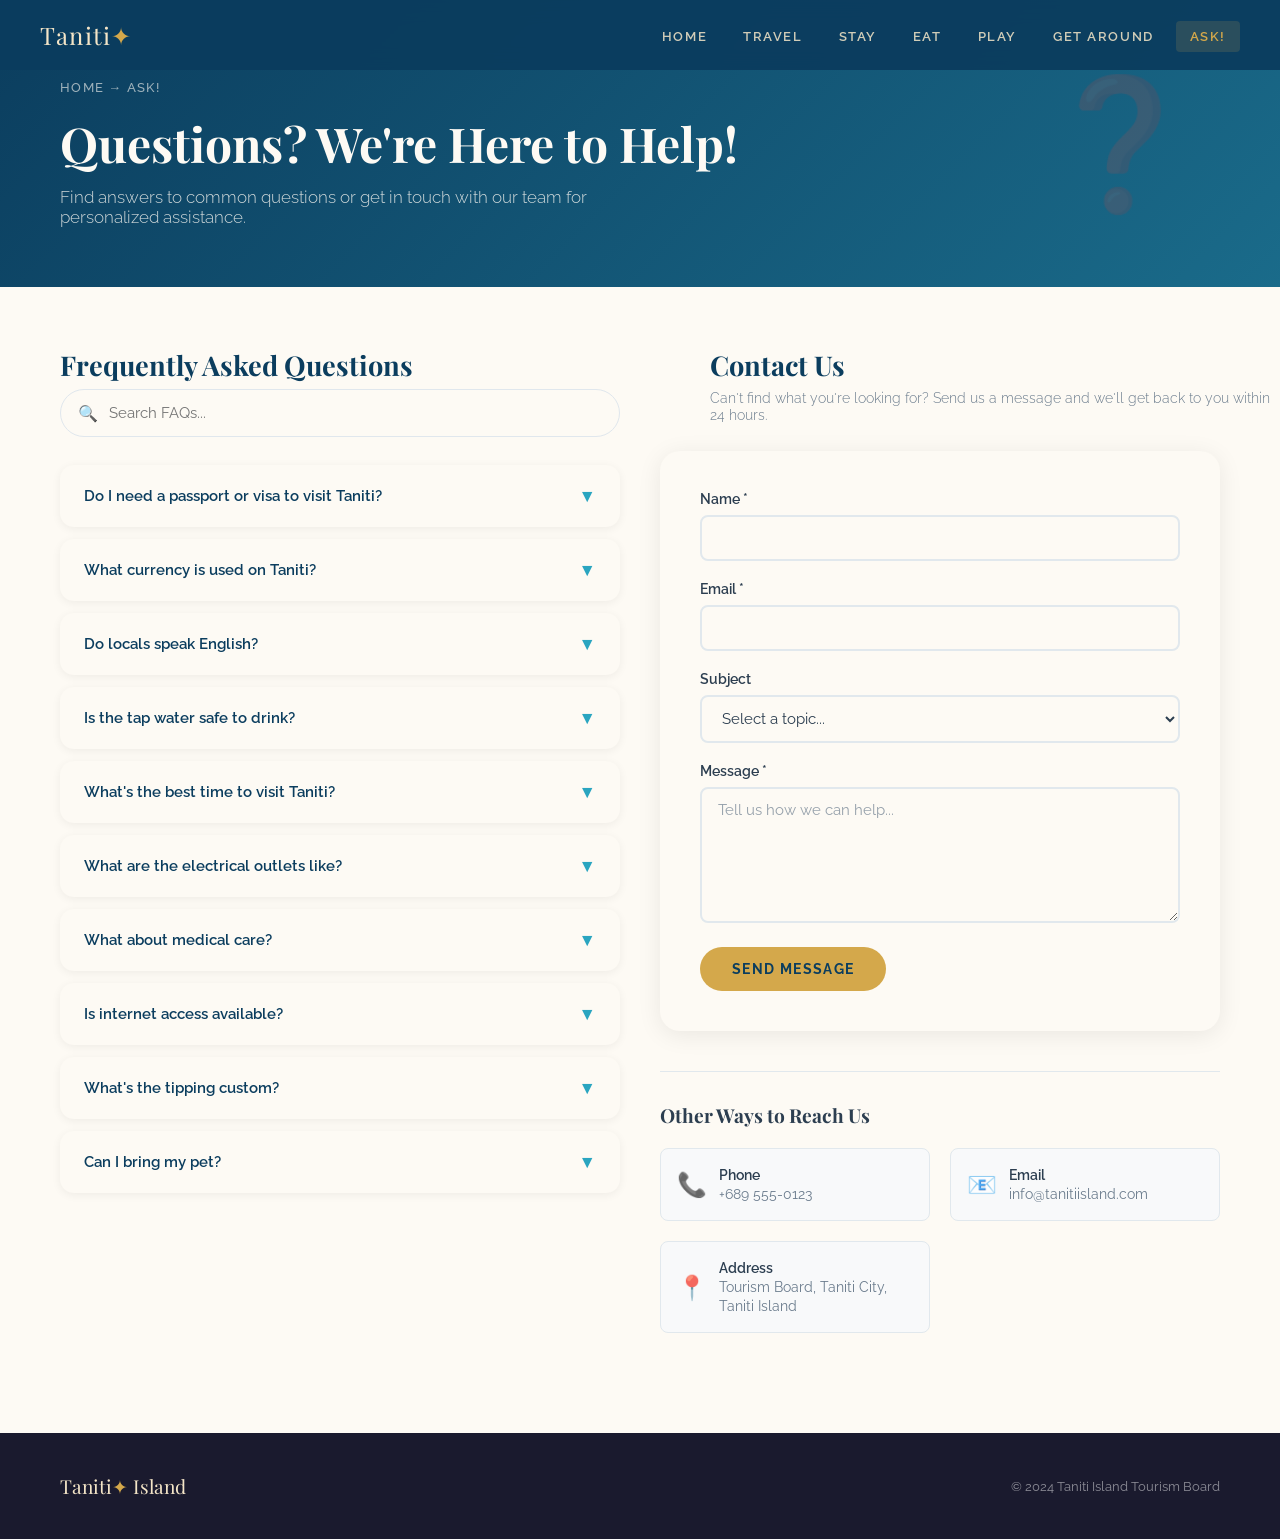
==== commit 807c2c25: "fixed FAQ search box aesthetics and alignment. fixed readability issue with faq dropdown containers" ====
--- a/ask.html
+++ b/ask.html
@@ -39,80 +39,80 @@
   <div style="display: grid; grid-template-columns: 1fr 1fr; gap: 40px; margin-bottom: 40px;" id="page-ask">
     <div>
       <h2 class="sub-heading">Frequently Asked Questions</h2>
-      <div class="search-box">
-        <input type="text" placeholder="Search FAQs..." onkeyup="filterFAQs(this.value)" id="faqSearch">
-        <span>🔍</span>
+      <div class="faq-search-wrap">
+        <input class = "faq-search" type="text" placeholder="Search FAQs..." onkeyup="filterFAQs(this.value)">
+        <span class="faq-search-icon">🔍</span>
       </div>
 
       <div class="faq-list">
         <div class="faq-item" data-q="travel visa passport">
           <button class="faq-question" onclick="toggleFAQ(this)">Do I need a passport or visa to visit Taniti?<span class="faq-arrow">▼</span></button>
-          <div class="faq-answer">
+          <div class="faq-answer"><div class="faq-answer-inner">
             <p>A valid passport is required for all visitors to Taniti. Citizens of most countries can stay for up to 90 days without a visa. Check with your local embassy for specific requirements.</p>
-          </div>
+          </div></div>
         </div>
 
         <div class="faq-item" data-q="currency money exchange">
           <button class="faq-question" onclick="toggleFAQ(this)">What currency is used on Taniti?<span class="faq-arrow">▼</span></button>
-          <div class="faq-answer">
+          <div class="faq-answer"><div class="faq-answer-inner">
             <p>The official currency is the Taniti Dollar (T$). US Dollars are widely accepted, and ATMs are available throughout the island. Credit cards are accepted at most hotels and restaurants.</p>
-          </div>
+          </div></div>
         </div>
 
         <div class="faq-item" data-q="language english speak">
           <button class="faq-question" onclick="toggleFAQ(this)">Do locals speak English?<span class="faq-arrow">▼</span></button>
-          <div class="faq-answer">
+          <div class="faq-answer"><div class="faq-answer-inner">
             <p>English is widely spoken in tourist areas, hotels, and restaurants. Many locals speak English fluently, especially in Taniti City and Merriton Landing.</p>
-          </div>
+          </div></div>
         </div>
 
         <div class="faq-item" data-q="water drink safe">
           <button class="faq-question" onclick="toggleFAQ(this)">Is the tap water safe to drink?<span class="faq-arrow">▼</span></button>
-          <div class="faq-answer">
+          <div class="faq-answer"><div class="faq-answer-inner">
             <p>Tap water is generally safe to drink in most areas, but bottled water is recommended for visitors. All hotels provide filtered or bottled water.</p>
-          </div>
+          </div></div>
         </div>
 
         <div class="faq-item" data-q="weather climate best time">
           <button class="faq-question" onclick="toggleFAQ(this)">What's the best time to visit Taniti?<span class="faq-arrow">▼</span></button>
-          <div class="faq-answer">
+          <div class="faq-answer"><div class="faq-answer-inner">
             <p>The dry season (June-October) offers the best weather for outdoor activities. The island is beautiful year-round, but expect more rain during the wet season (November-May).</p>
-          </div>
+          </div></div>
         </div>
 
         <div class="faq-item" data-q="electricity power outlet">
           <button class="faq-question" onclick="toggleFAQ(this)">What are the electrical outlets like?<span class="faq-arrow">▼</span></button>
-          <div class="faq-answer">
+          <div class="faq-answer"><div class="faq-answer-inner">
             <p>Taniti uses standard 120V outlets compatible with US plugs. Most hotels provide both US and European style adapters.</p>
-          </div>
+          </div></div>
         </div>
 
         <div class="faq-item" data-q="medical hospital doctor">
           <button class="faq-question" onclick="toggleFAQ(this)">What about medical care?<span class="faq-arrow">▼</span></button>
-          <div class="faq-answer">
+          <div class="faq-answer"><div class="faq-answer-inner">
             <p>Taniti has a modern hospital in Taniti City and several clinics. Travel insurance is recommended. Pharmacies are well-stocked with both local and imported medications.</p>
-          </div>
+          </div></div>
         </div>
 
         <div class="faq-item" data-q="internet wifi connection">
           <button class="faq-question" onclick="toggleFAQ(this)">Is internet access available?<span class="faq-arrow">▼</span></button>
-          <div class="faq-answer">
+          <div class="faq-answer"><div class="faq-answer-inner">
             <p>WiFi is available at all hotels and many restaurants. Cellular data works well throughout the island. Internet speeds are good in populated areas.</p>
-          </div>
+          </div></div>
         </div>
 
         <div class="faq-item" data-q="tipping gratuity custom">
           <button class="faq-question" onclick="toggleFAQ(this)">What's the tipping custom?<span class="faq-arrow">▼</span></button>
-          <div class="faq-answer">
+          <div class="faq-answer"><div class="faq-answer-inner">
             <p>Tipping is appreciated but not mandatory. 10-15% is customary at restaurants. Taxi drivers and hotel staff appreciate small tips for good service.</p>
-          </div>
+          </div></div>
         </div>
 
         <div class="faq-item" data-q="pets animals bring">
           <button class="faq-question" onclick="toggleFAQ(this)">Can I bring my pet?<span class="faq-arrow">▼</span></button>
-          <div class="faq-answer">
+          <div class="faq-answer"><div class="faq-answer-inner">
             <p>Pets are allowed but require special permits and quarantine procedures. Contact the Taniti Agriculture Department for requirements. Most hotels have pet-friendly options.</p>
-          </div>
+          </div></div>
         </div>
       </div>
     </div>
